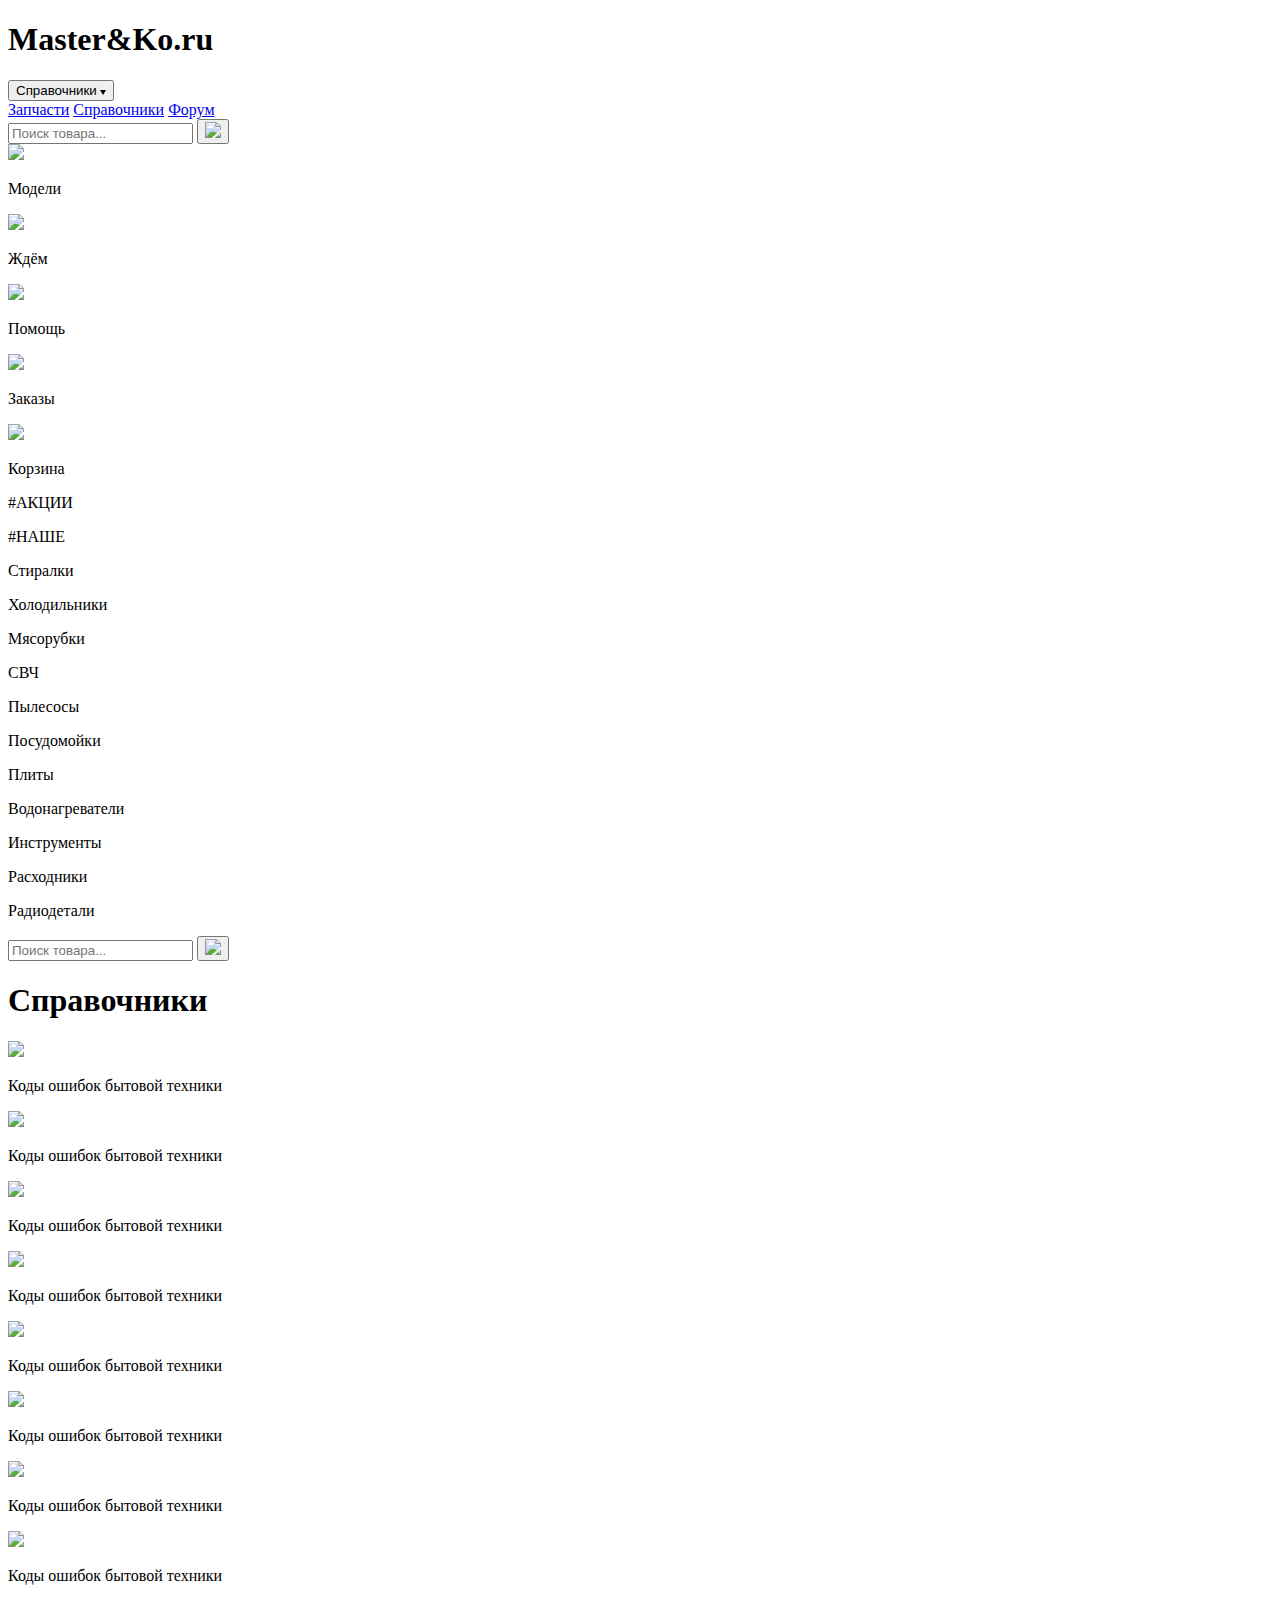
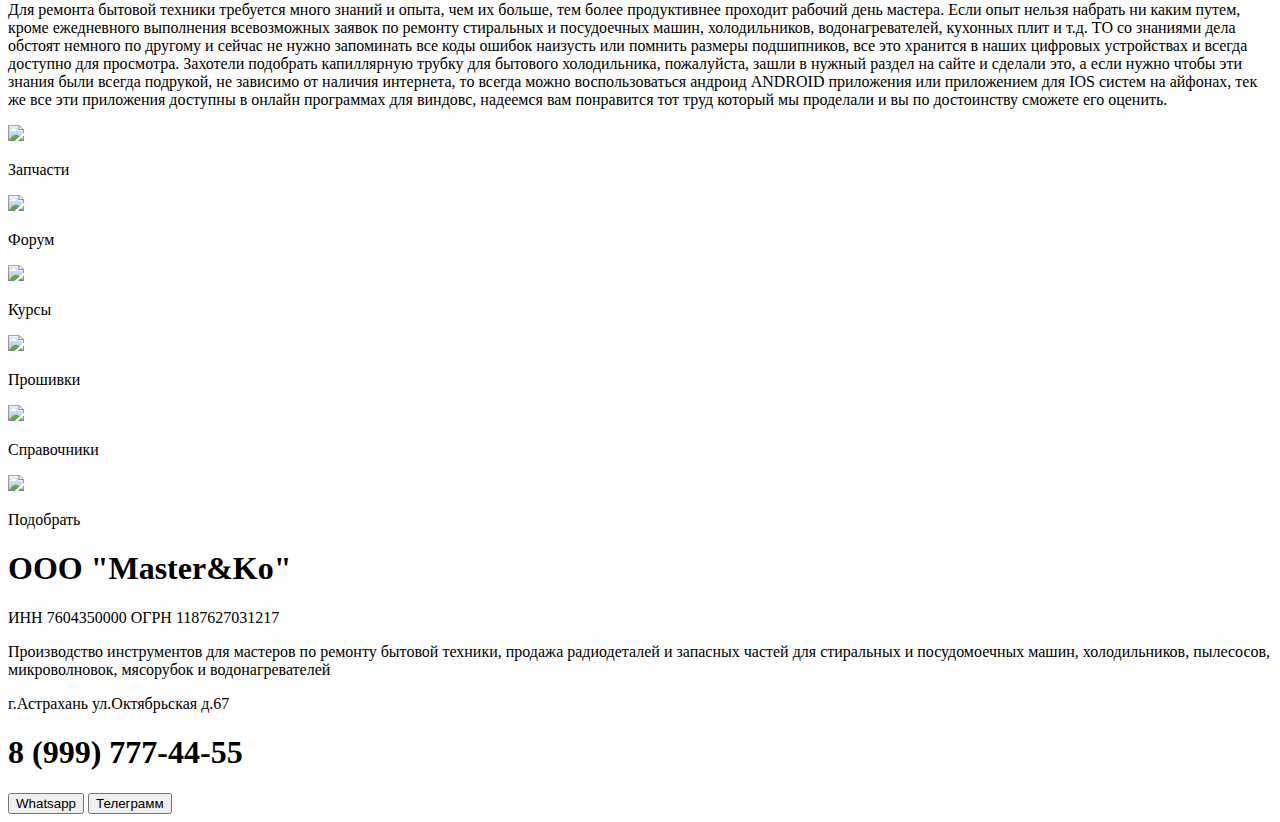
==== page-2/page-2.html @ a317d3d9 "Create page-2.html" ====
<!DOCTYPE html>
<html lang="en">
<head>
    <meta charset="UTF-8">
    <meta name="viewport" content="width=device-width, initial-scale=1.0">
    <title>Справочники</title>
    <link rel="stylesheet" href="style.css">
</head>
<body>
    <header class="header">
        <div class="header_container_1">
            <div class="header_container_1_1">
                <div class="header_container_1_1_1">
                    <h1>Master&Ko.ru</h1>
                    <div class="header_container_1_1_1_1">
                        <div class="dropdown">
                            <button class="dropbtn">
                                Справочники
                                <svg width="6" height="5" viewBox="0 0 6 5" fill="none" xmlns="http://www.w3.org/2000/svg">
                                    <path d="M0 0H6L3 5L0 0Z" fill="black"/>
                                </svg>
                            </button>
                            <div class="dropdown-content">
                              <a href="../page-1/page-1.html">Запчасти</a>
                              <a href="../page-2/page-2.html">Справочники</a>
                              <a href="../page-3/page-3.html">Форум</a>
                            </div>
                        </div>
                        <div class="header_container_1_1_1_1_input">
                            <input type="text" placeholder="Поиск товара...">
                            <button type="submit">
                                <img src="../img/icons8-search-19.png">
                            </button>
                        </div>
                    </div>
                    <div class="header_container_1_1_1_2">
                        <div class="header_container_1_1_1_2_item">
                            <img src="../img/icons8-compass-24.png">
                            <p>Модели</p>
                        </div>
                        <div class="header_container_1_1_1_2_item">
                            <img src="../img/icons8-clock-24.png">
                            <p>Ждём</p>
                        </div>
                        <div class="header_container_1_1_1_2_item">
                            <img src="../img/icons8-message-24.png">
                            <p>Помощь</p>
                        </div>
                        <div class="header_container_1_1_1_2_item">
                            <img src="../img/icons8-person-24.png">
                            <p>Заказы</p>
                        </div>
                        <div class="header_container_1_1_1_2_item">
                            <img src="../img/icons8-cart-24.png">
                            <p>Корзина</p>
                        </div>
                    </div>
                </div>
            </div>
            <div class="header_container_1_2">
                <div class="header_container_1_2_1">
                    <p>#АКЦИИ</p>
                    <p>#НАШЕ</p>
                    <p>Стиралки</p>
                    <p>Холодильники</p>
                    <p>Мясорубки</p>
                    <p>СВЧ</p>
                    <p>Пылесосы</p>
                    <p>Посудомойки</p>
                    <p>Плиты</p>
                    <p>Водонагреватели</p>
                    <p>Инструменты</p>
                    <p>Расходники</p>
                    <p>Радиодетали</p>
                </div>
            </div>
            <div class="header_container_1_1_1_1_input_none">
                <input type="text" placeholder="Поиск товара...">
                <button type="submit">
                    <img src="../img/icons8-search-19.png">
                </button>
            </div>
        </div>
    </header>
    <main class="main">
        <section class="section-1">
            <div class="section-1-container-1">
                <div class="section-1-container-1-1">
                    <h1>Справочники</h1>
                    <div class="section-1-container-1-1-items">
                        <div class="section-1-container-1-1-items_1">
                            <div class="section-1-container-1-1-item">
                                <img src="../img/63.png">
                                <p>Коды ошибок бытовой техники</p>
                            </div>
                            <div class="section-1-container-1-1-item">
                                <img src="../img/64.png">
                                <p>Коды ошибок бытовой техники</p>
                            </div>
                            <div class="section-1-container-1-1-item">
                                <img src="../img/65.png">
                                <p>Коды ошибок бытовой техники</p>
                            </div>
                            <div class="section-1-container-1-1-item">
                                <img src="../img/66.png">
                                <p>Коды ошибок бытовой техники</p>
                            </div>
                        </div>
                        <div class="section-1-container-1-1-items_2">
                            <div class="section-1-container-1-1-item">
                                <img src="../img/67.png">
                                <p>Коды ошибок бытовой техники</p>
                            </div>
                            <div class="section-1-container-1-1-item">
                                <img src="../img/68.png">
                                <p>Коды ошибок бытовой техники</p>
                            </div>
                            <div class="section-1-container-1-1-item">
                                <img src="../img/69.png">
                                <p>Коды ошибок бытовой техники</p>
                            </div>
                            <div class="section-1-container-1-1-item">
                                <img src="../img/70.png">
                                <p>Коды ошибок бытовой техники</p>
                            </div>
                        </div>
                    </div>
                    <p class="section-1-item_text">Для ремонта бытовой техники требуется много знаний и опыта, чем их больше, тем более продуктивнее проходит рабочий день мастера. Если опыт нельзя набрать ни каким путем, кроме ежедневного выполнения всевозможных заявок по ремонту стиральных и посудоечных машин, холодильников, водонагревателей, кухонных плит и т.д. ТО со знаниями дела обстоят немного по другому и сейчас не нужно запоминать все коды ошибок наизусть или помнить размеры подшипников, все это хранится в наших цифровых устройствах и всегда доступно для просмотра. Захотели подобрать капиллярную трубку для бытового холодильника, пожалуйста, зашли в нужный раздел на сайте и сделали это, а если нужно чтобы эти знания были всегда подрукой, не зависимо от наличия интернета, то всегда можно воспользоваться андроид ANDROID приложения или приложением для IOS систем на айфонах, тек же все эти приложения доступны в онлайн программах для виндовс, надеемся вам понравится тот труд который мы проделали и вы по достоинству сможете его оценить.</p>
                </div>
            </div>
            <div class="section-1-container-2">
                <div class="section-1-container-2-1">
                    <div class="section-1-container-2-1-1">
                        <img src="../img/IMAGE.png">
                        <p>Запчасти</p>
                    </div>
                    <div class="section-1-container-2-1-1">
                        <img src="../img/IMAGE (1).png">
                        <p>Форум</p>
                    </div>
                    <div class="section-1-container-2-1-1">
                        <img src="../img/IMAGE (2).png">
                        <p>Курсы</p>
                    </div>
                    <div class="section-1-container-2-1-1">
                        <img src="../img/IMAGE (3).png">
                        <p>Прошивки</p>
                    </div>
                    <div class="section-1-container-2-1-1">
                        <img src="../img/IMAGE (4).png">
                        <p>Справочники</p>
                    </div>
                    <div class="section-1-container-2-1-1">
                        <img src="../img/IMAGE (5).png">
                        <p>Подобрать</p>
                    </div>
                </div>
            </div>
        </section>
    </main>
    <footer class="footer">
        <div class="footer_container_1">
            <div class="footer_container_1_1">
                <h1>ООО "Master&Ko"</h1>
                <p>ИНН 7604350000 ОГРН 1187627031217</p>
                <p>Производство инструментов для мастеров по ремонту бытовой техники, продажа радиодеталей и запасных частей для стиральных и посудомоечных машин, холодильников, пылесосов, микроволновок, мясорубок и водонагревателей</p>
            </div>
            <div class="footer_container_1_2">
                <p>г.Астрахань ул.Октябрьская д.67</p>
                <h1>8 (999) 777-44-55</h1>
                <div class="footer_container_1_2_btn">
                    <button>Whatsapp</button>
                    <button>Телеграмм</button>
                </div>
            </div>
        </div>
    </footer>
</body>
</html>
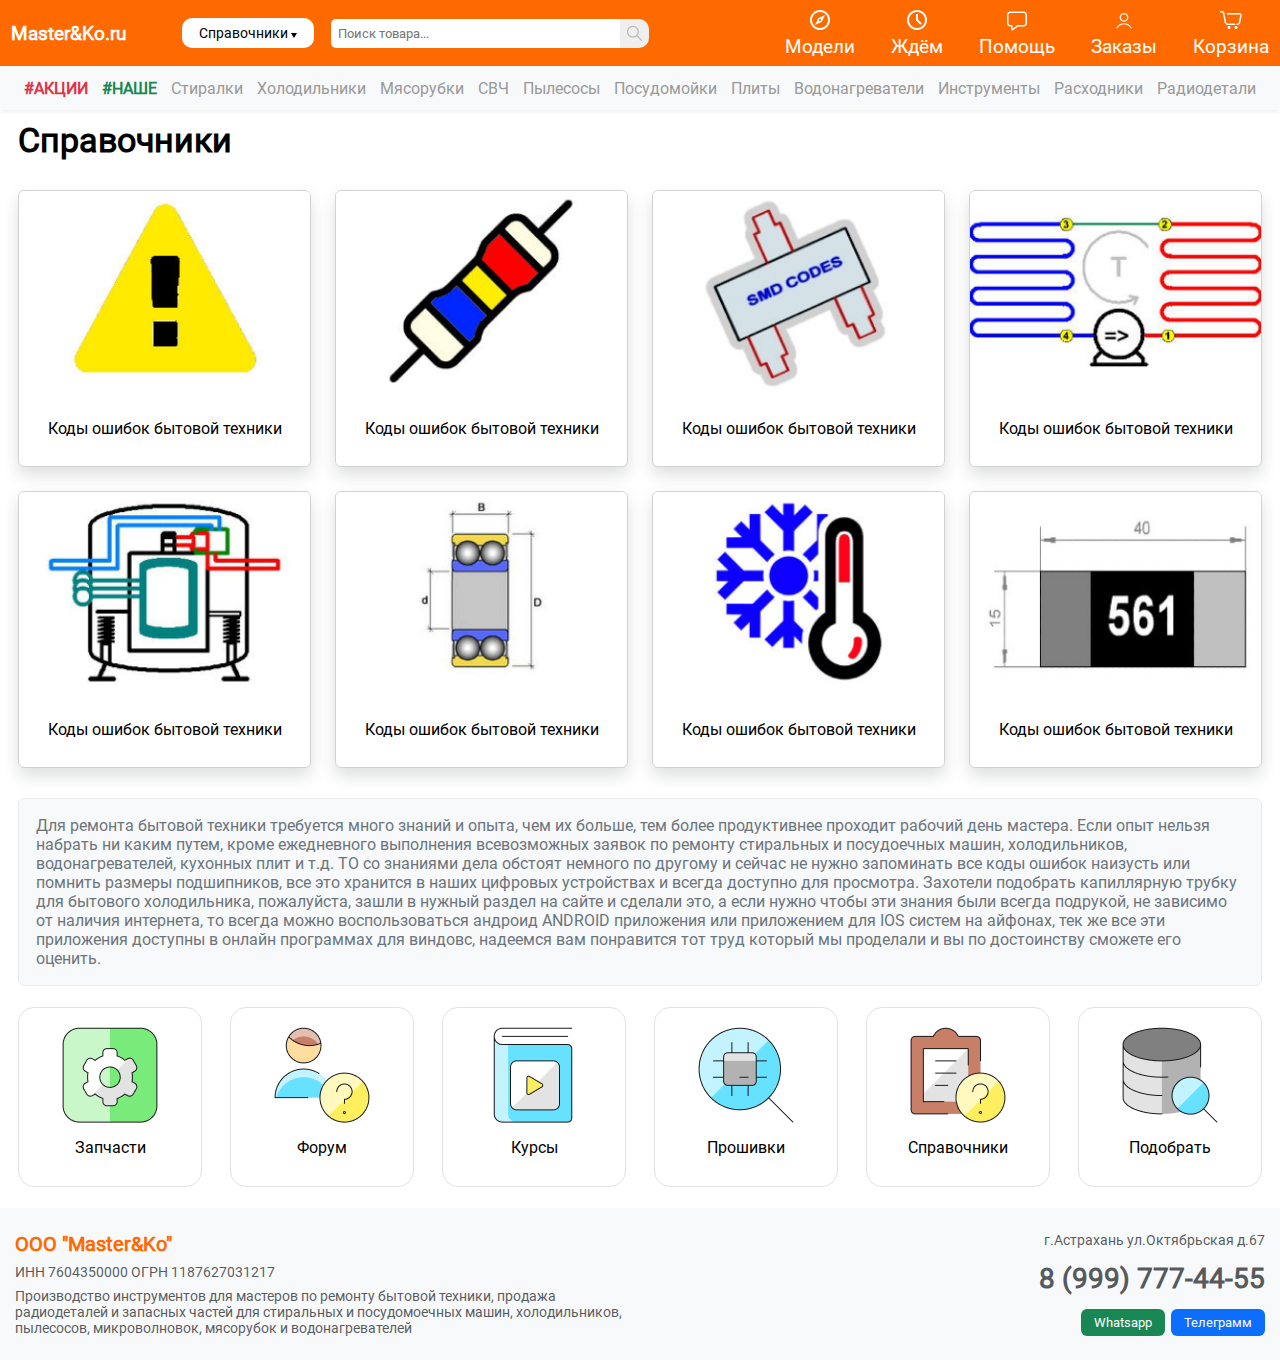
==== commit ea2bfdf0: "Add files via upload" ====
--- a/page-2/page-2.html
+++ b/page-2/page-2.html
@@ -1,179 +1,179 @@
-<!DOCTYPE html>
-<html lang="en">
-<head>
-    <meta charset="UTF-8">
-    <meta name="viewport" content="width=device-width, initial-scale=1.0">
-    <title>Справочники</title>
-    <link rel="stylesheet" href="style.css">
-</head>
-<body>
-    <header class="header">
-        <div class="header_container_1">
-            <div class="header_container_1_1">
-                <div class="header_container_1_1_1">
-                    <h1>Master&Ko.ru</h1>
-                    <div class="header_container_1_1_1_1">
-                        <div class="dropdown">
-                            <button class="dropbtn">
-                                Справочники
-                                <svg width="6" height="5" viewBox="0 0 6 5" fill="none" xmlns="http://www.w3.org/2000/svg">
-                                    <path d="M0 0H6L3 5L0 0Z" fill="black"/>
-                                </svg>
-                            </button>
-                            <div class="dropdown-content">
-                              <a href="../page-1/page-1.html">Запчасти</a>
-                              <a href="../page-2/page-2.html">Справочники</a>
-                              <a href="../page-3/page-3.html">Форум</a>
-                            </div>
-                        </div>
-                        <div class="header_container_1_1_1_1_input">
-                            <input type="text" placeholder="Поиск товара...">
-                            <button type="submit">
-                                <img src="../img/icons8-search-19.png">
-                            </button>
-                        </div>
-                    </div>
-                    <div class="header_container_1_1_1_2">
-                        <div class="header_container_1_1_1_2_item">
-                            <img src="../img/icons8-compass-24.png">
-                            <p>Модели</p>
-                        </div>
-                        <div class="header_container_1_1_1_2_item">
-                            <img src="../img/icons8-clock-24.png">
-                            <p>Ждём</p>
-                        </div>
-                        <div class="header_container_1_1_1_2_item">
-                            <img src="../img/icons8-message-24.png">
-                            <p>Помощь</p>
-                        </div>
-                        <div class="header_container_1_1_1_2_item">
-                            <img src="../img/icons8-person-24.png">
-                            <p>Заказы</p>
-                        </div>
-                        <div class="header_container_1_1_1_2_item">
-                            <img src="../img/icons8-cart-24.png">
-                            <p>Корзина</p>
-                        </div>
-                    </div>
-                </div>
-            </div>
-            <div class="header_container_1_2">
-                <div class="header_container_1_2_1">
-                    <p>#АКЦИИ</p>
-                    <p>#НАШЕ</p>
-                    <p>Стиралки</p>
-                    <p>Холодильники</p>
-                    <p>Мясорубки</p>
-                    <p>СВЧ</p>
-                    <p>Пылесосы</p>
-                    <p>Посудомойки</p>
-                    <p>Плиты</p>
-                    <p>Водонагреватели</p>
-                    <p>Инструменты</p>
-                    <p>Расходники</p>
-                    <p>Радиодетали</p>
-                </div>
-            </div>
-            <div class="header_container_1_1_1_1_input_none">
-                <input type="text" placeholder="Поиск товара...">
-                <button type="submit">
-                    <img src="../img/icons8-search-19.png">
-                </button>
-            </div>
-        </div>
-    </header>
-    <main class="main">
-        <section class="section-1">
-            <div class="section-1-container-1">
-                <div class="section-1-container-1-1">
-                    <h1>Справочники</h1>
-                    <div class="section-1-container-1-1-items">
-                        <div class="section-1-container-1-1-items_1">
-                            <div class="section-1-container-1-1-item">
-                                <img src="../img/63.png">
-                                <p>Коды ошибок бытовой техники</p>
-                            </div>
-                            <div class="section-1-container-1-1-item">
-                                <img src="../img/64.png">
-                                <p>Коды ошибок бытовой техники</p>
-                            </div>
-                            <div class="section-1-container-1-1-item">
-                                <img src="../img/65.png">
-                                <p>Коды ошибок бытовой техники</p>
-                            </div>
-                            <div class="section-1-container-1-1-item">
-                                <img src="../img/66.png">
-                                <p>Коды ошибок бытовой техники</p>
-                            </div>
-                        </div>
-                        <div class="section-1-container-1-1-items_2">
-                            <div class="section-1-container-1-1-item">
-                                <img src="../img/67.png">
-                                <p>Коды ошибок бытовой техники</p>
-                            </div>
-                            <div class="section-1-container-1-1-item">
-                                <img src="../img/68.png">
-                                <p>Коды ошибок бытовой техники</p>
-                            </div>
-                            <div class="section-1-container-1-1-item">
-                                <img src="../img/69.png">
-                                <p>Коды ошибок бытовой техники</p>
-                            </div>
-                            <div class="section-1-container-1-1-item">
-                                <img src="../img/70.png">
-                                <p>Коды ошибок бытовой техники</p>
-                            </div>
-                        </div>
-                    </div>
-                    <p class="section-1-item_text">Для ремонта бытовой техники требуется много знаний и опыта, чем их больше, тем более продуктивнее проходит рабочий день мастера. Если опыт нельзя набрать ни каким путем, кроме ежедневного выполнения всевозможных заявок по ремонту стиральных и посудоечных машин, холодильников, водонагревателей, кухонных плит и т.д. ТО со знаниями дела обстоят немного по другому и сейчас не нужно запоминать все коды ошибок наизусть или помнить размеры подшипников, все это хранится в наших цифровых устройствах и всегда доступно для просмотра. Захотели подобрать капиллярную трубку для бытового холодильника, пожалуйста, зашли в нужный раздел на сайте и сделали это, а если нужно чтобы эти знания были всегда подрукой, не зависимо от наличия интернета, то всегда можно воспользоваться андроид ANDROID приложения или приложением для IOS систем на айфонах, тек же все эти приложения доступны в онлайн программах для виндовс, надеемся вам понравится тот труд который мы проделали и вы по достоинству сможете его оценить.</p>
-                </div>
-            </div>
-            <div class="section-1-container-2">
-                <div class="section-1-container-2-1">
-                    <div class="section-1-container-2-1-1">
-                        <img src="../img/IMAGE.png">
-                        <p>Запчасти</p>
-                    </div>
-                    <div class="section-1-container-2-1-1">
-                        <img src="../img/IMAGE (1).png">
-                        <p>Форум</p>
-                    </div>
-                    <div class="section-1-container-2-1-1">
-                        <img src="../img/IMAGE (2).png">
-                        <p>Курсы</p>
-                    </div>
-                    <div class="section-1-container-2-1-1">
-                        <img src="../img/IMAGE (3).png">
-                        <p>Прошивки</p>
-                    </div>
-                    <div class="section-1-container-2-1-1">
-                        <img src="../img/IMAGE (4).png">
-                        <p>Справочники</p>
-                    </div>
-                    <div class="section-1-container-2-1-1">
-                        <img src="../img/IMAGE (5).png">
-                        <p>Подобрать</p>
-                    </div>
-                </div>
-            </div>
-        </section>
-    </main>
-    <footer class="footer">
-        <div class="footer_container_1">
-            <div class="footer_container_1_1">
-                <h1>ООО "Master&Ko"</h1>
-                <p>ИНН 7604350000 ОГРН 1187627031217</p>
-                <p>Производство инструментов для мастеров по ремонту бытовой техники, продажа радиодеталей и запасных частей для стиральных и посудомоечных машин, холодильников, пылесосов, микроволновок, мясорубок и водонагревателей</p>
-            </div>
-            <div class="footer_container_1_2">
-                <p>г.Астрахань ул.Октябрьская д.67</p>
-                <h1>8 (999) 777-44-55</h1>
-                <div class="footer_container_1_2_btn">
-                    <button>Whatsapp</button>
-                    <button>Телеграмм</button>
-                </div>
-            </div>
-        </div>
-    </footer>
-</body>
-</html>
+<!DOCTYPE html>
+<html lang="en">
+<head>
+    <meta charset="UTF-8">
+    <meta name="viewport" content="width=device-width, initial-scale=1.0">
+    <title>Справочники</title>
+    <link rel="stylesheet" href="style.css">
+</head>
+<body>
+    <header class="header">
+        <div class="header_container_1">
+            <div class="header_container_1_1">
+                <div class="header_container_1_1_1">
+                    <h1>Master&Ko.ru</h1>
+                    <div class="header_container_1_1_1_1">
+                        <div class="dropdown">
+                            <button class="dropbtn">
+                                Справочники
+                                <svg width="6" height="5" viewBox="0 0 6 5" fill="none" xmlns="http://www.w3.org/2000/svg">
+                                    <path d="M0 0H6L3 5L0 0Z" fill="black"/>
+                                </svg>
+                            </button>
+                            <div class="dropdown-content">
+                              <a href="../docs/page-1.html">Запчасти</a>
+                              <a href="../page-2/page-2.html">Справочники</a>
+                              <a href="../page-3/page-3.html">Форум</a>
+                            </div>
+                        </div>
+                        <div class="header_container_1_1_1_1_input">
+                            <input type="text" placeholder="Поиск товара...">
+                            <button type="submit">
+                                <img src="../img/icons8-search-19.png">
+                            </button>
+                        </div>
+                    </div>
+                    <div class="header_container_1_1_1_2">
+                        <div class="header_container_1_1_1_2_item">
+                            <img src="../img/icons8-compass-24.png">
+                            <p>Модели</p>
+                        </div>
+                        <div class="header_container_1_1_1_2_item">
+                            <img src="../img/icons8-clock-24.png">
+                            <p>Ждём</p>
+                        </div>
+                        <div class="header_container_1_1_1_2_item">
+                            <img src="../img/icons8-message-24.png">
+                            <p>Помощь</p>
+                        </div>
+                        <div class="header_container_1_1_1_2_item">
+                            <img src="../img/icons8-person-24.png">
+                            <p>Заказы</p>
+                        </div>
+                        <div class="header_container_1_1_1_2_item">
+                            <img src="../img/icons8-cart-24.png">
+                            <p>Корзина</p>
+                        </div>
+                    </div>
+                </div>
+            </div>
+            <div class="header_container_1_2">
+                <div class="header_container_1_2_1">
+                    <p>#АКЦИИ</p>
+                    <p>#НАШЕ</p>
+                    <p>Стиралки</p>
+                    <p>Холодильники</p>
+                    <p>Мясорубки</p>
+                    <p>СВЧ</p>
+                    <p>Пылесосы</p>
+                    <p>Посудомойки</p>
+                    <p>Плиты</p>
+                    <p>Водонагреватели</p>
+                    <p>Инструменты</p>
+                    <p>Расходники</p>
+                    <p>Радиодетали</p>
+                </div>
+            </div>
+            <div class="header_container_1_1_1_1_input_none">
+                <input type="text" placeholder="Поиск товара...">
+                <button type="submit">
+                    <img src="../img/icons8-search-19.png">
+                </button>
+            </div>
+        </div>
+    </header>
+    <main class="main">
+        <section class="section-1">
+            <div class="section-1-container-1">
+                <div class="section-1-container-1-1">
+                    <h1>Справочники</h1>
+                    <div class="section-1-container-1-1-items">
+                        <div class="section-1-container-1-1-items_1">
+                            <div class="section-1-container-1-1-item">
+                                <img src="../img/63.png">
+                                <p>Коды ошибок бытовой техники</p>
+                            </div>
+                            <div class="section-1-container-1-1-item">
+                                <img src="../img/64.png">
+                                <p>Коды ошибок бытовой техники</p>
+                            </div>
+                            <div class="section-1-container-1-1-item">
+                                <img src="../img/65.png">
+                                <p>Коды ошибок бытовой техники</p>
+                            </div>
+                            <div class="section-1-container-1-1-item">
+                                <img src="../img/66.png">
+                                <p>Коды ошибок бытовой техники</p>
+                            </div>
+                        </div>
+                        <div class="section-1-container-1-1-items_2">
+                            <div class="section-1-container-1-1-item">
+                                <img src="../img/67.png">
+                                <p>Коды ошибок бытовой техники</p>
+                            </div>
+                            <div class="section-1-container-1-1-item">
+                                <img src="../img/68.png">
+                                <p>Коды ошибок бытовой техники</p>
+                            </div>
+                            <div class="section-1-container-1-1-item">
+                                <img src="../img/69.png">
+                                <p>Коды ошибок бытовой техники</p>
+                            </div>
+                            <div class="section-1-container-1-1-item">
+                                <img src="../img/70.png">
+                                <p>Коды ошибок бытовой техники</p>
+                            </div>
+                        </div>
+                    </div>
+                    <p class="section-1-item_text">Для ремонта бытовой техники требуется много знаний и опыта, чем их больше, тем более продуктивнее проходит рабочий день мастера. Если опыт нельзя набрать ни каким путем, кроме ежедневного выполнения всевозможных заявок по ремонту стиральных и посудоечных машин, холодильников, водонагревателей, кухонных плит и т.д. ТО со знаниями дела обстоят немного по другому и сейчас не нужно запоминать все коды ошибок наизусть или помнить размеры подшипников, все это хранится в наших цифровых устройствах и всегда доступно для просмотра. Захотели подобрать капиллярную трубку для бытового холодильника, пожалуйста, зашли в нужный раздел на сайте и сделали это, а если нужно чтобы эти знания были всегда подрукой, не зависимо от наличия интернета, то всегда можно воспользоваться андроид ANDROID приложения или приложением для IOS систем на айфонах, тек же все эти приложения доступны в онлайн программах для виндовс, надеемся вам понравится тот труд который мы проделали и вы по достоинству сможете его оценить.</p>
+                </div>
+            </div>
+            <div class="section-1-container-2">
+                <div class="section-1-container-2-1">
+                    <div class="section-1-container-2-1-1">
+                        <img src="../img/IMAGE.png">
+                        <p>Запчасти</p>
+                    </div>
+                    <div class="section-1-container-2-1-1">
+                        <img src="../img/IMAGE (1).png">
+                        <p>Форум</p>
+                    </div>
+                    <div class="section-1-container-2-1-1">
+                        <img src="../img/IMAGE (2).png">
+                        <p>Курсы</p>
+                    </div>
+                    <div class="section-1-container-2-1-1">
+                        <img src="../img/IMAGE (3).png">
+                        <p>Прошивки</p>
+                    </div>
+                    <div class="section-1-container-2-1-1">
+                        <img src="../img/IMAGE (4).png">
+                        <p>Справочники</p>
+                    </div>
+                    <div class="section-1-container-2-1-1">
+                        <img src="../img/IMAGE (5).png">
+                        <p>Подобрать</p>
+                    </div>
+                </div>
+            </div>
+        </section>
+    </main>
+    <footer class="footer">
+        <div class="footer_container_1">
+            <div class="footer_container_1_1">
+                <h1>ООО "Master&Ko"</h1>
+                <p>ИНН 7604350000 ОГРН 1187627031217</p>
+                <p>Производство инструментов для мастеров по ремонту бытовой техники, продажа радиодеталей и запасных частей для стиральных и посудомоечных машин, холодильников, пылесосов, микроволновок, мясорубок и водонагревателей</p>
+            </div>
+            <div class="footer_container_1_2">
+                <p>г.Астрахань ул.Октябрьская д.67</p>
+                <h1>8 (999) 777-44-55</h1>
+                <div class="footer_container_1_2_btn">
+                    <button>Whatsapp</button>
+                    <button>Телеграмм</button>
+                </div>
+            </div>
+        </div>
+    </footer>
+</body>
+</html>--- a/page-2/style.css
+++ b/page-2/style.css
@@ -0,0 +1,406 @@
+@font-face {
+    font-family: "Roboto";
+    src: url(../fonts/Roboto-Regular.ttf);
+}
+* {
+    margin: 0;
+    padding: 0;
+    box-sizing: border-box;
+    font-family: "Roboto";
+}
+.dropbtn {
+    background-color: #ffffff;
+    color: #000;
+    font-size: 14px;
+    border-radius: 10px;
+    border: none;
+    padding: 7px 17px 7px 17px;
+  }
+  .dropdown {
+    position: relative;
+    display: inline-block;
+  }
+  
+  .dropdown-content {
+    display: none;
+    position: absolute;
+    background-color: #ffff;
+    min-width: 160px;
+    border-radius: 10px;
+    border: 1px solid #8A8A8A;
+    z-index: 1;
+  }
+  
+  .dropdown-content a {
+    color: black;
+    padding: 12px 16px;
+    text-decoration: none;
+    display: block;
+  }
+  
+  .dropdown-content a:hover {
+    background-color: #f1f1f1;
+    border-radius: 10px;
+}
+  
+  .dropdown:hover .dropdown-content {
+    display: block;
+}
+  
+  .dropdown:hover .dropbtn {
+    transition: 0.3s;
+    background-color: #999999;
+}
+.header_container_1_1 {
+    background-color: #FF6A00;
+    display: flex;
+    justify-content: center;
+}
+.header_container_1_1_1, .header_container_1_1_1_1, .header_container_1_1_1_2, .header_container_1_1_1_2_item, .header_container_1_1_1_1_input {
+    display: flex;
+    color: #fff;
+    align-items: center;
+}
+.header_container_1_1_1_2_item {
+    flex-direction: column;
+    gap: 3px;
+    font-size: 19px;
+    margin-top: 8px;
+    margin-bottom: 8px;
+    cursor: pointer;
+}
+.header_container_1_1_1_2 {
+    gap: 36px;
+}
+.header_container_1_1_1 h1 {
+    font-size: 19px;
+    cursor: pointer;
+}
+.header_container_1_1_1_1 {
+    gap: 17px;
+    margin-left: 56px;
+    margin-right: 136px;
+}
+.header_container_1_1_1_1_input input[type=text] {
+    padding: 7px;
+    border-radius: 5px 0px 0px 5px;
+    width: 289px;
+    outline: none;
+    border: none;
+}
+.header_container_1_1_1_1_input button[type=submit] {
+    display: flex;
+    justify-content: center;
+    align-items: center;
+    padding: 5px;
+    border: none;
+    border-radius: 0px 10px 10px 0px;
+    cursor: pointer;
+}
+.header_container_1_2_1 {
+    display: flex; 
+    gap: 14px;
+    justify-content: center;
+    color: #999999;
+}
+.header_container_1_2 {
+    display: flex;
+    justify-content: center;
+    background-color: #F8F9FA;
+    align-items: center;
+    height: 44px;
+    box-shadow: 0 0.125rem 0.25rem rgba(33,37,41,.07);
+}
+.header_container_1_2_1 p:nth-child(1) {
+    color: #DC3545;
+    font-weight: bolder;
+}
+.header_container_1_2_1 p:nth-child(2) {
+    color: #198754;
+    font-weight: bolder;
+}
+.header_container_1_2_1 p {
+    cursor: pointer;
+}
+.header_container_1_1_1_1_input_none {
+    display: none;
+    color: #fff;
+    align-items: center;
+    margin-top: 10px;
+}
+.header_container_1_1_1_1_input_none input[type=text] {
+    padding: 7px;
+    border-radius: 5px 0px 0px 5px;
+    width: 289px;
+    border: 1px solid #6a6a6a;
+    outline: none;
+}
+.header_container_1_1_1_1_input_none button[type=submit] {
+    display: flex;
+    justify-content: center;
+    align-items: center;
+    padding: 7px;
+    border: none;
+    border-radius: 0px 10px 10px 0px;
+    cursor: pointer;
+}
+.section-1-container-1-1-item {
+    text-align: center;
+    border: 1px solid rgba(0, 0, 0, 0.176);
+    width: 293px;
+    border-radius: 6px;
+    display: flex;
+    flex-direction: column;
+    box-shadow: 0px 8px 16px rgba(33, 37, 41, 0.15);
+    cursor: pointer;
+}
+.section-1-container-1-1-item p {
+    padding: 28px;
+}
+.section-1-container-1-1-items {
+    display: flex;
+    flex-direction: column;
+    gap: 24px;
+}
+.section-1-container-1-1-items_1, .section-1-container-1-1-items_2 {
+    display: flex;
+    gap: 24px;
+}
+.section-1-container-1 {
+    display: flex;
+    justify-content: center;
+    margin-top: 10px;
+}
+.section-1-container-1-1 {
+    display: flex;
+    flex-direction: column;
+    gap: 30px;
+}
+.section-1-item_text {
+    background-color: #F8F9FA;
+    color: #6C757D;
+    font-size: 16px;
+    padding: 17px;
+    width: 1243.95px;
+    border-radius: 6px;
+    border: 1px solid #E9ECEF;
+}
+.section-1-container-1-1 h1 {
+    font-size: 34px;
+}
+.section-1-container-2 {
+    display: flex;
+    justify-content: center;
+    margin-top: 21px;
+    margin-bottom: 21px;
+}
+.section-1-container-2-1 {
+    display: flex;
+    gap: 28px;
+}
+.section-1-container-2-1-1 {
+    display: flex;
+    align-items: center;
+    flex-direction: column;
+    gap: 12px;
+    padding-top: 17px;
+    padding-bottom: 29px;
+    padding-left: 41px;
+    padding-right: 41px;
+    border-radius: 16px;
+    border: 1px solid #E3E3E3;
+    cursor: pointer;
+}
+.footer_container_1_1, .footer_container_1_2 {
+    display: flex;
+    flex-direction: column;
+    justify-content: space-between;
+    width: 660px;
+}
+.footer {
+    background-color: #F8F9FA;
+    display: flex;
+    justify-content: center;
+}
+.footer_container_1 {
+    display: flex;
+    justify-content: space-between;
+    width: 1250px;
+    padding-top: 24px;
+    padding-bottom: 24px;
+}
+.footer_container_1_2 {
+    align-items: flex-end;
+}
+.footer_container_1_2_btn {
+    display: flex;
+    gap: 6px;
+}
+.footer_container_1_2_btn button:nth-child(1) {
+    padding: 6px 13px 6px 13px;
+    border-radius: 6px;
+    border: none;
+    background-color: #198754;
+    color: #fff;
+    cursor: pointer;
+}
+.footer_container_1_2_btn button:nth-child(2) {
+    padding: 6px 13px 6px 13px;
+    border-radius: 6px;
+    border: none;
+    background-color: #0D6EFD;
+    color: #fff;
+    cursor: pointer;
+}
+.footer_container_1_1 h1 {
+    color: #FF6900;
+    font-size: 20px;
+}
+.footer_container_1_1 p, .footer_container_1_2 p {
+    color: rgba(33, 37, 41, 0.75);
+    font-size: 14px;
+}
+.footer_container_1_1 {
+    gap: 8px;
+}
+.footer_container_1_2 h1 {
+    font-size: 28px;
+    color: rgba(33, 37, 41, 0.75);
+}
+@media (max-width:900px) {
+    .header_container_1_1 {
+        background-color: #FF6A00;
+        display: flex;
+        justify-content: center;
+    }
+    .header_container_1_2 {
+        display: flex;
+        background-color: #F8F9FA;
+        align-items: center;
+        height: 44px;
+        justify-content: normal;
+        overflow: hidden;
+        box-shadow: 0 0.125rem 0.25rem rgba(33,37,41,.07);
+    }
+    .footer_container_1 {
+        display: flex;
+        justify-content: space-between;
+        width: 100%;
+        padding: 24px;
+    }
+    .header_container_1_1_1_1_input {
+        display: none;
+    }
+    .header_container_1_1_1_1 {
+        gap: 17px;
+        margin-left: 56px;
+        margin-right: 39px;
+    }
+    .section-1-container-2-1-1 {
+        display: flex;
+        align-items: center;
+        flex-direction: column;
+        gap: 12px;
+        padding-top: 17px;
+        padding-bottom: 29px;
+        padding-left: 0;
+        padding-right: 0;
+        border-radius: 16px;
+        border: 1px solid #E3E3E3;
+        cursor: pointer;
+    }
+    .section-1-container-1-1-item {
+        text-align: center;
+        border: 1px solid rgba(0, 0, 0, 0.176);
+        width: 200px;
+        border-radius: 6px;
+        display: flex;
+        flex-direction: column;
+        box-shadow: 0px 8px 16px rgba(33, 37, 41, 0.15);
+        cursor: pointer;
+    }
+    .section-1-item_text {
+        background-color: #F8F9FA;
+        color: #6C757D;
+        font-size: 16px;
+        padding: 17px;
+        width: 100%;
+        border-radius: 6px;
+        border: 1px solid #E9ECEF;
+    }
+    .section-1-container-1-1 {
+        align-items: center;
+    }
+    .section-1-container-1-1 h1 {
+        align-self: normal;
+        padding-left: 10px;
+    }
+}
+@media (max-width:400px) {
+    .header_container_1_1_1_1_input_none {
+        display: flex;
+        justify-content: center;
+    }
+    .header_container_1_1_1{
+        display: flex;
+        color: #fff;
+        flex-wrap: wrap;
+        align-items: center;
+        justify-content: center;
+        padding: 6px;
+    }
+    .header_container_1_1_1_1 {
+        gap: 17px;
+        margin-left: 115px;
+        margin-right: 0px;
+    }
+    .header_container_1_1_1_2 {
+        gap: 12px;
+    }
+    .footer_container_1 {
+        display: flex;
+        justify-content: space-between;
+        width: 100%;
+        gap: 20px;
+        flex-direction: column;
+        padding-top: 24px;
+        padding-bottom: 24px;
+    }
+    .footer_container_1_1, .footer_container_1_2 {
+        display: flex;
+        flex-direction: column;
+        justify-content: space-between;
+        width: 100%;
+        gap: 5px;
+    }
+    .footer_container_1 {
+        display: flex;
+        justify-content: space-between;
+        width: 100%;
+        gap: 20px;
+        padding: 24px;
+        flex-direction: column;
+    }
+    .section-1-container-2-1 {
+        display: grid;
+        grid-template-columns: repeat(2, 150px);
+        justify-content: center;
+        gap: none;
+        padding: 0px;
+    }
+    .section-1-container-1-1-item {
+        text-align: center;
+        border: 1px solid rgba(0, 0, 0, 0.176);
+        width: 100%;
+        border-radius: 6px;
+        display: flex;
+        flex-direction: column;
+        box-shadow: 0px 8px 16px rgba(33, 37, 41, 0.15);
+        cursor: pointer;
+    }
+    .section-1-container-1-1-items_1, .section-1-container-1-1-items_2 {
+        display: flex;
+        gap: 24px;
+        flex-direction: column;
+    }
+}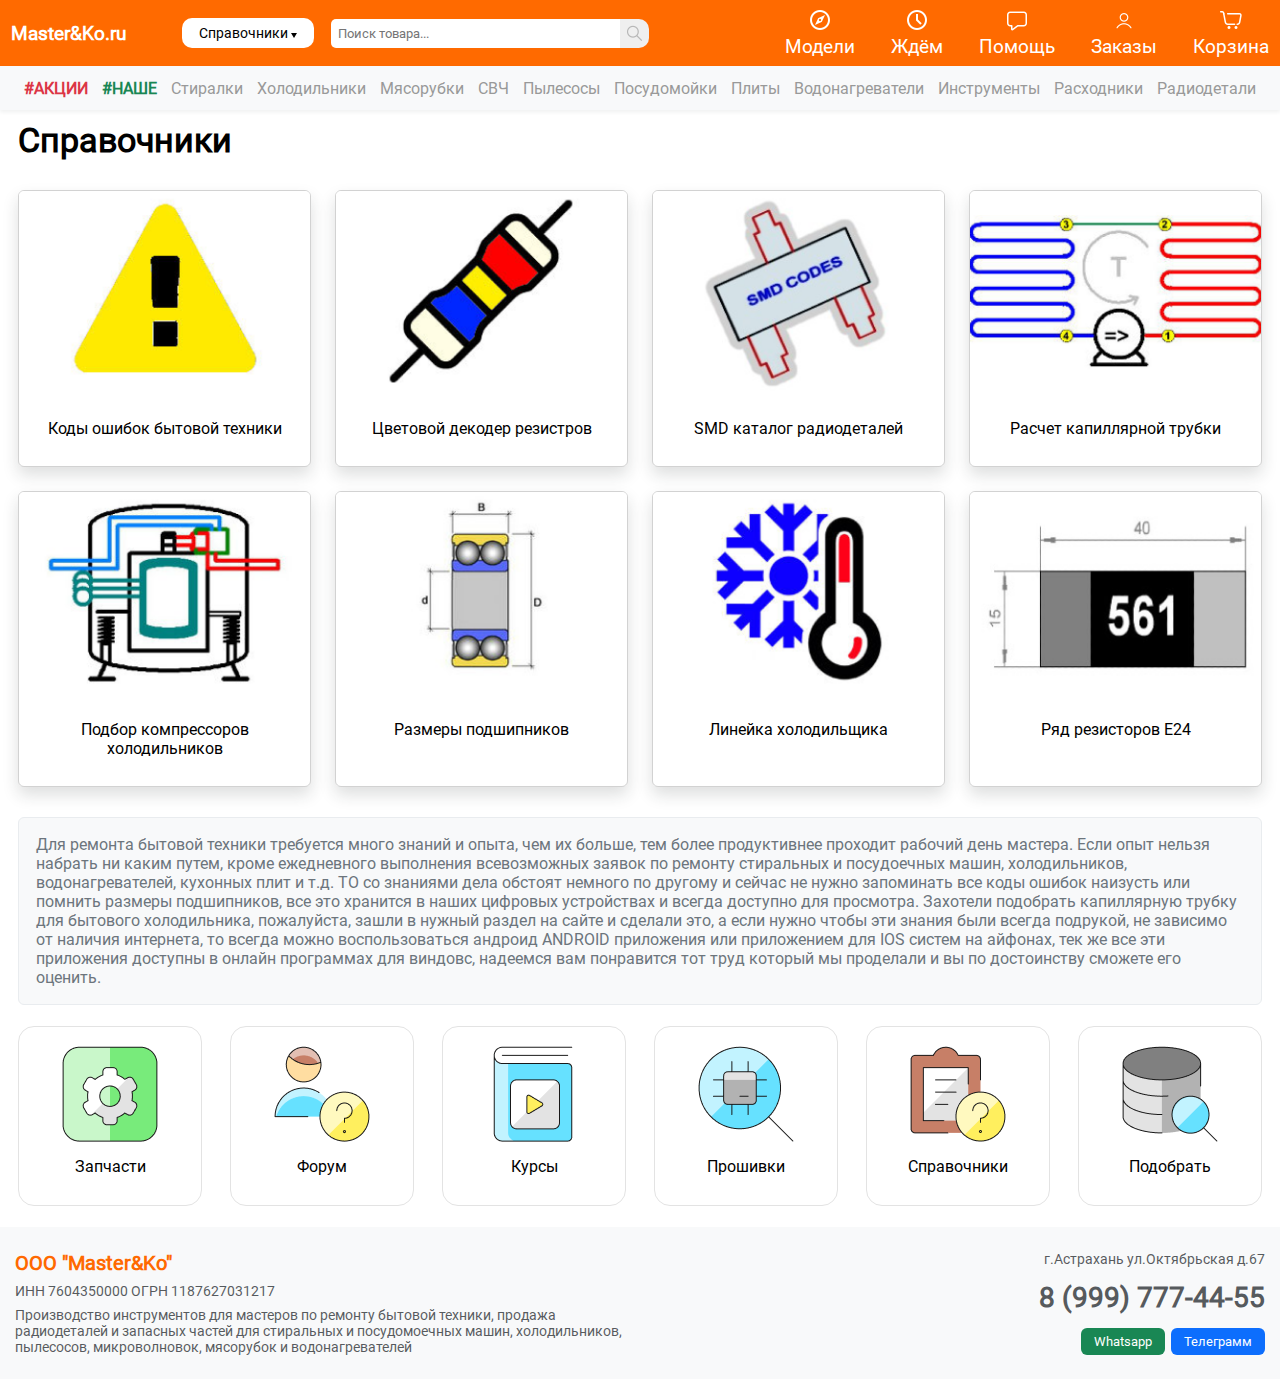
==== commit 0b71d91d: "Add files via upload" ====
--- a/page-2/page-2.html
+++ b/page-2/page-2.html
@@ -21,7 +21,7 @@
                                 </svg>
                             </button>
                             <div class="dropdown-content">
-                              <a href="../docs/page-1.html">Запчасти</a>
+                              <a href="../docs/index.html">Запчасти</a>
                               <a href="../page-2/page-2.html">Справочники</a>
                               <a href="../page-3/page-3.html">Форум</a>
                             </div>
@@ -95,33 +95,33 @@
                             </div>
                             <div class="section-1-container-1-1-item">
                                 <img src="../img/64.png">
-                                <p>Коды ошибок бытовой техники</p>
+                                <p>Цветовой декодер резистров</p>
                             </div>
                             <div class="section-1-container-1-1-item">
                                 <img src="../img/65.png">
-                                <p>Коды ошибок бытовой техники</p>
+                                <p>SMD каталог радиодеталей</p>
                             </div>
                             <div class="section-1-container-1-1-item">
                                 <img src="../img/66.png">
-                                <p>Коды ошибок бытовой техники</p>
+                                <p>Расчет капиллярной трубки</p>
                             </div>
                         </div>
                         <div class="section-1-container-1-1-items_2">
                             <div class="section-1-container-1-1-item">
                                 <img src="../img/67.png">
-                                <p>Коды ошибок бытовой техники</p>
+                                <p>Подбор компрессоров холодильников</p>
                             </div>
                             <div class="section-1-container-1-1-item">
                                 <img src="../img/68.png">
-                                <p>Коды ошибок бытовой техники</p>
+                                <p>Размеры подшипников</p>
                             </div>
                             <div class="section-1-container-1-1-item">
                                 <img src="../img/69.png">
-                                <p>Коды ошибок бытовой техники</p>
+                                <p>Линейка холодильщика</p>
                             </div>
                             <div class="section-1-container-1-1-item">
                                 <img src="../img/70.png">
-                                <p>Коды ошибок бытовой техники</p>
+                                <p>Ряд резисторов E24</p>
                             </div>
                         </div>
                     </div>
